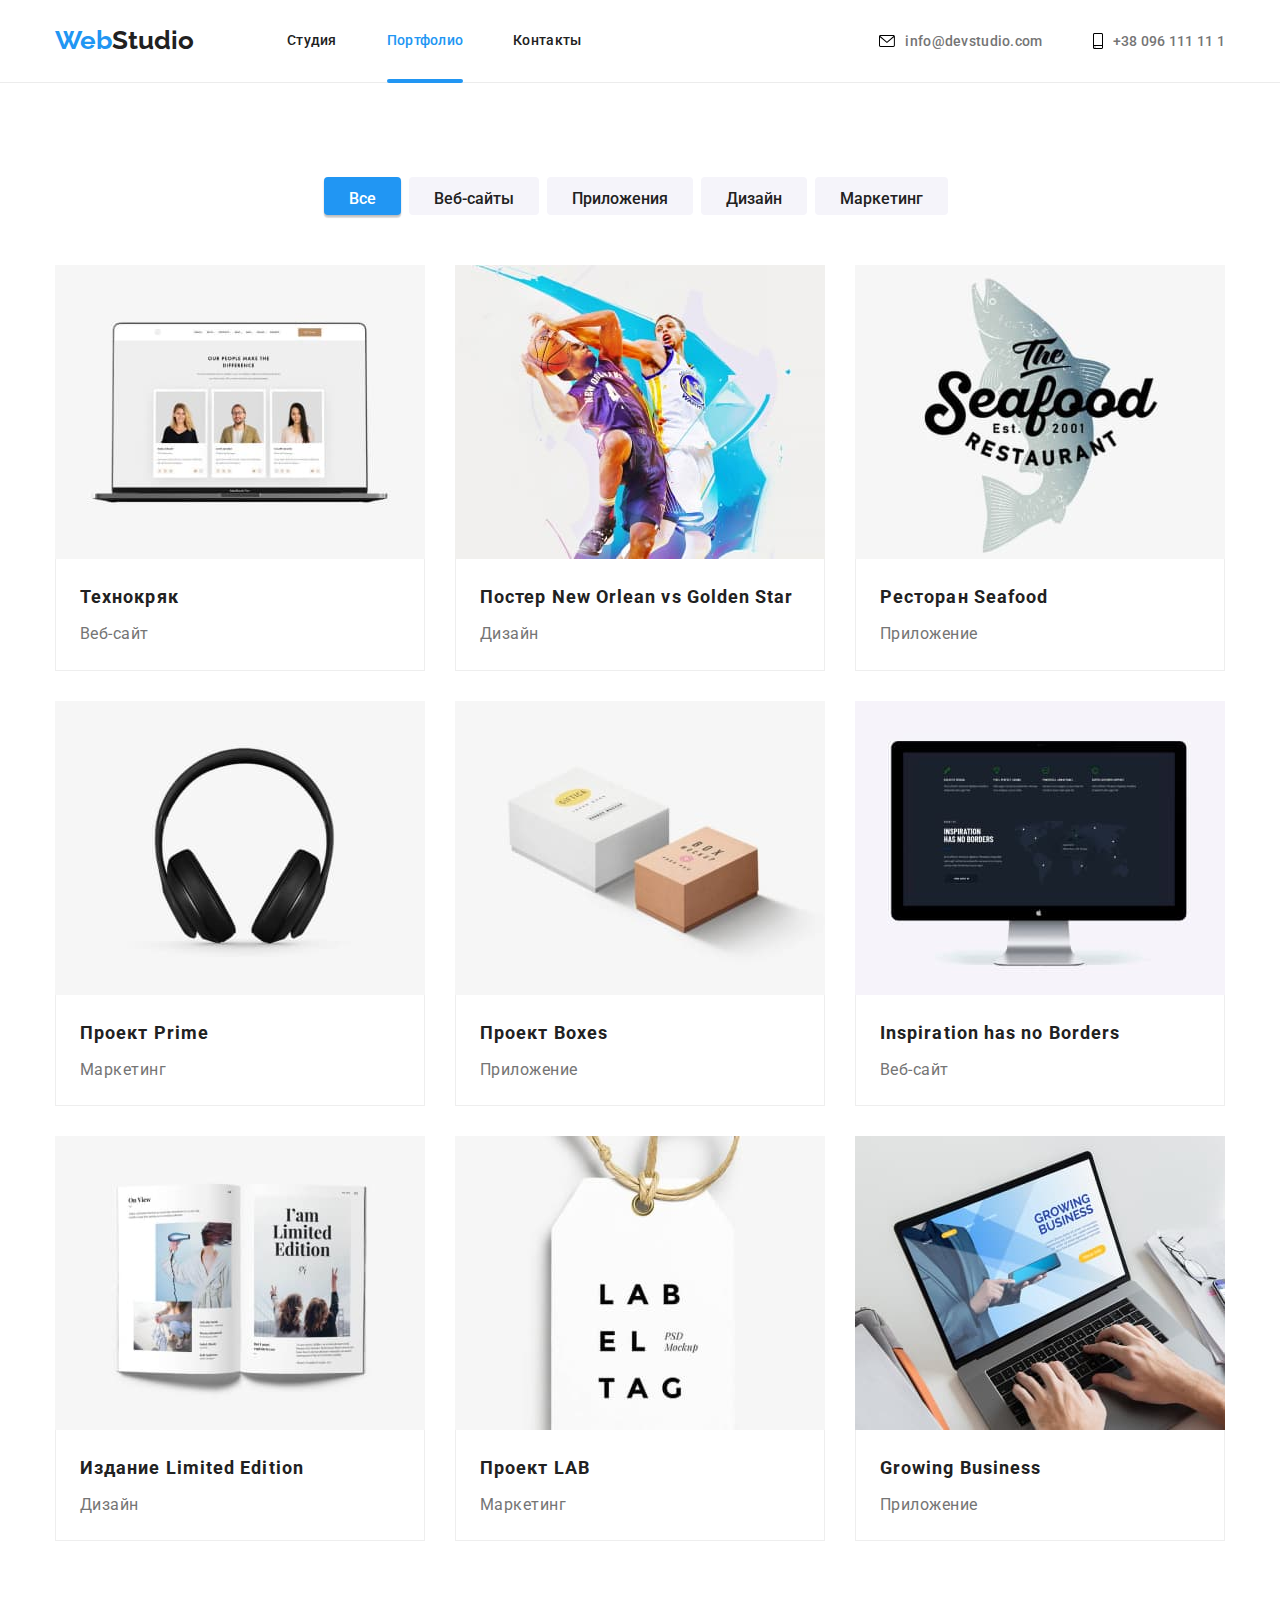
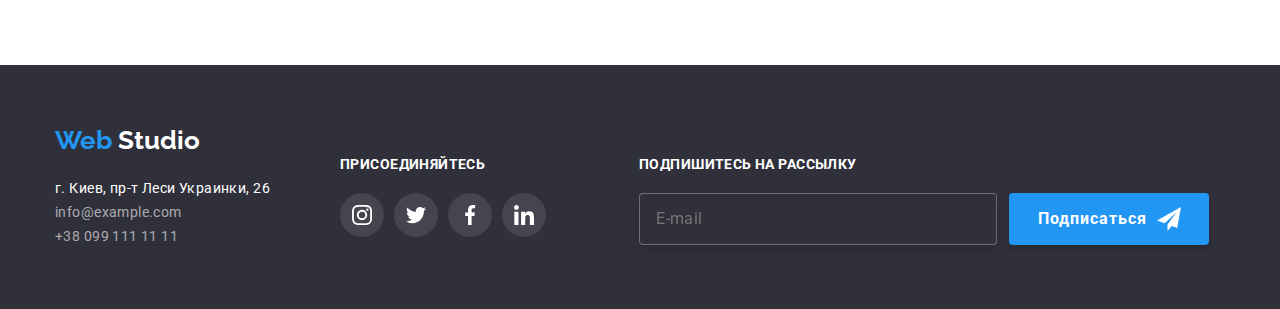
==== portfolio.html @ 0dfca94d "footer-compl" ====
<!DOCTYPE html>
<html lang="ru">
<head>
    <meta charset="UTF-8">
    <meta http-equiv="X-UA-Compatible" content="IE=edge">
    <meta name="viewport" content="width=device-width, initial-scale=1.0">
  
    <link rel="preconnect" href="https://fonts.googleapis.com"/>
    <link rel="preconnect" href="https://fonts.gstatic.com" crossorigin/>
    <link href="https://fonts.googleapis.com/css2?family=Raleway:wght@700&family=Roboto:wght@400;500;700;900&display=swap" rel="stylesheet"/>


    <link rel="stylesheet" href="./css/styles.css">

    <title>WebStudio</title>
</head>
<body>
    <!-- logo + navigation -->
    <header class="header"> 
      <div class="container main-nav">
      <nav class="main-nav">
        <div>
        <a href="./index.html" class="logo"> <span class="logo-color">Web</span>Studio</a>
      </div>
      <div>
        <ul class="site-nav list">
          <li class="item"><a href="./index.html" class="link link-hover">Студия</a></li>
          <li class="item"><a href="./portfolio.html" class="link link-current current-portfolio">Портфолио</a></li>
          <li class="item"><a href="" class="link link-hover">Контакты</a></li>
        </ul>
      </div>
      </nav>
      
      <div>
      <ul class="auth-nav list main-nav">
        <li class="item"><a href="mailto:info@devstudio.com" class="link">
          <svg class="contacts" width="16" height="12">
            <use href="./img/icons.svg#iconenvelope"></use>
          </svg> info@devstudio.com</a></li>
        <li class="item"><a href="tel:+38096111111" class="link">
          <svg class="contacts" width="10" height="16">
            <use href="./img/icons.svg#iconsmartphone"></use>
          </svg> +38 096 111 11 1</a></li>
      </ul>
    </div>
    </div>
    </header>
  

      <main>
      <!-- Section -->
      <section class="portfolio">
      
          <div class="container filter">
            <h1 hidden>Portfolio</h1>
            <ul class="button list-portfolio">
              <li>
                <button class="portfolio-button-current" type="button">Все</button>
              </li>
              <li>
                <button class="portfolio-button" type="button">Веб-сайты</button>
              </li>
              <li>
                <button class="portfolio-button" type="button">Приложения</button>
              </li>
              <li>
                <button class="portfolio-button" type="button">Дизайн</button>
              </li>
              <li>
                <button class="portfolio-button" type="button">Маркетинг</button>
              </li>              
            </ul>
          </div>
         
     
<div class="container"> 
          <ul class="section list flex-container">
           <li class="flex-element">
             <div class="thumb">
               <img class="portfolio-img" src="./img/HW2/img1.jpeg" alt="project1" width="370" height="294">
            
             <div class="product-thumb">
              <p class="product-discription-text">Ресурс предлагает комплексные предложения с разным уровнем функционала и сервисов. Все это позволит посетителю получить исчерпывающие сведения о компании или частном лице.</p>
            </div>
          </div>
            <div class="projects">
              <h2 class="project-name">Технокряк</h2>
              <p class="features-text-discription">Веб-сайт</p>
             
            </div>
            </li>
           
           <li class="flex-element">
            <div class="thumb">

            <img class="portfolio-img" src="./img/HW2/img2.jpeg" alt="project2" width="370">
            <div class="product-thumb">
               
              <p class="product-discription-text">Ресурс предлагает комплексные предложения с разным уровнем функционала и сервисов. Все это позволит посетителю получить исчерпывающие сведения о компании или частном лице.</p>
            </div>
            </div>
            <div class="projects"> 
              <h2 class="project-name">Постер <span lang="en">New Orlean vs Golden Star</span> </h2>
            <p class="features-text-discription">Дизайн</p>
          </div>
          </li>

           <li class="flex-element">
            <div class="thumb">
             <img class="portfolio-img" src="./img/HW2/img3.jpeg" alt="project3" width="370">
             <div class="product-thumb">
               
              <p class="product-discription-text">Ресурс предлагает комплексные предложения с разным уровнем функционала и сервисов. Все это позволит посетителю получить исчерпывающие сведения о компании или частном лице.</p>
            </div>
            </div>
            <div class="projects"> 
            <h2 class="project-name">Ресторан <span lang="en">Seafood</span></h2>
            <p class="features-text-discription">Приложение</p>
            </div>
          </li>

            <li class="flex-element">
              <div class="thumb">
              <img class="portfolio-img" src="./img/HW2/img4.jpeg" alt="project4" width="370">
              <div class="product-thumb">
               
                <p class="product-discription-text">Ресурс предлагает комплексные предложения с разным уровнем функционала и сервисов. Все это позволит посетителю получить исчерпывающие сведения о компании или частном лице.</p>
              </div>
              </div>
            <div class="projects"> 
            <h2 class="project-name">Проект <span lang="en">Prime</span></h2>
            <p class="features-text-discription">Маркетинг</p>
            </div>
          </li>

            <li class="flex-element">
              <div class="thumb">
              <img class="portfolio-img" src="./img/HW2/img5.jpeg" alt="project5" width="370">
              <div class="product-thumb">
               
                <p class="product-discription-text">Ресурс предлагает комплексные предложения с разным уровнем функционала и сервисов. Все это позволит посетителю получить исчерпывающие сведения о компании или частном лице.</p>
              </div>
            </div>
            <div class="projects"> 
           <h2 class="project-name">Проект <span lang="en">Boxes</span></h2>
            <p class="features-text-discription">Приложение</p>
            </div>
          </li>

            <li class="flex-element">
              <div class="thumb">
              <img class="portfolio-img" src="./img/HW2/img6.jpeg" alt="project6" width="370">
              <div class="product-thumb">
                <p class="product-discription-text">Ресурс предлагает комплексные предложения с разным уровнем функционала и сервисов. Все это позволит посетителю получить исчерпывающие сведения о компании или частном лице.</p> 
              </div>
              </div>
            <div class="projects"> 
            <h2 class="project-name" lang="en">Inspiration has no Borders</h2>
            <p class="features-text-discription">Веб-сайт</p>
            </div>
          </li>

          <li class="flex-element">
            <div class="thumb">
            <img class="portfolio-img" src="./img/HW2/img7.jpeg" alt="project7" width="370">
            <div class="product-thumb">
            <p class="product-discription-text">Ресурс предлагает комплексные предложения с разным уровнем функционала и сервисов. Все это позволит посетителю получить исчерпывающие сведения о компании или частном лице.</p> 
            </div>
          </div>
            <div class="projects"> 
            <h2 class="project-name">Издание <span lang="en">Limited Edition</span> </h2>
            <p class="features-text-discription">Дизайн</p>
            </div>
          </li>

           <li  class="flex-element">
            <div class="thumb">
            <img class="portfolio-img" src="./img/HW2/img8.jpeg" alt="project8" width="370">
            <div class="product-thumb">
              <p class="product-discription-text">Ресурс предлагает комплексные предложения с разным уровнем функционала и сервисов. Все это позволит посетителю получить исчерпывающие сведения о компании или частном лице.</p> 
            </div>
            </div>
        
            <div class="projects"> 
            <h2 class="project-name">Проект <span lang="en">LAB</span></h2>
            <p class="features-text-discription">Маркетинг</p>
            </div>
          </li>

             <li class="flex-element">
              <div class="thumb">
              <img class="portfolio-img" src="./img/HW2/img9.jpeg" alt="project9" width="370">
              <div class="product-thumb">
                <p class="product-discription-text">Ресурс предлагает комплексные предложения с разным уровнем функционала и сервисов. Все это позволит посетителю получить исчерпывающие сведения о компании или частном лице.</p> 
              </div>
            </div>
            
            <div class="projects"> 
            <h2 class="project-name" lang="en">Growing Business</h2>
            <p class="features-text-discription">Приложение</p>
            </div>
          </li>
          </ul>
</div>
      
    </section>
    </main>
      <!-- footer -->
      <footer class="footer">
        <div class="container">
           <div class="footer-logo"><a href="./index.html" class="logo"> <span class="logo-color">Web</span> <span class="studio-logo">Studio</span> </a>
         </div>
   
         <div class="footer-content">
         <address>
           <ul class="list">
             <li class="address">г. Киев, пр-т Леси Украинки, 26</li>
             <li><a href="mailto:info@example.com" class="contact-info">info@example.com</a></li>
             <li><a href="tel:+380991111111" class="contact-info">+38 099 111 11 11</a></li>
           </ul>
         </address>
         <div class="social-footer">
           <h3 class="title-footer">присоединяйтесь</h3>
           <ul class="social-media-footer">
             <li class="social-media-item-footer">
               <a class="social-media-link-footer" 
               href=""
                target="_blank"
                rel="noopener noreferrer"
                aria-label="instagram">
                 <svg class="social-media-icon-footer" width="20" height="20">
                   <use href="./img/icons.svg#iconinstagram"></use>
                 </svg>
               </a>
             </li>
             <li class="social-media-item-footer">
               <a class="social-media-link-footer"
               href=""
                target="_blank"
                rel="noopener noreferrer"
                aria-label="twiiter">
                 <svg class="social-media-icon-footer" width="20" height="20"> 
                   <use href="./img/icons.svg#icontwitter"></use>
                 </svg>
               </a>
             </li>
             <li class="social-media-item-footer">
               <a class="social-media-link-footer" 
               href=""
                target="_blank"
                rel="noopener noreferrer"
                aria-label="facebook">
                 <svg class="social-media-icon-footer" width="20" height="20">
                   <use href="./img/icons.svg#iconfacebook"></use>
                 </svg>
               </a>
             </li>
             <li class="social-media-item-footer">
               <a class="social-media-link-footer" 
               href=""
                target="_blank"
                rel="noopener noreferrer"
                aria-label="linkedin">
                 <svg class="social-media-icon-footer" width="20" height="20">
                   <use href="./img/icons.svg#iconlinkedin"></use>
                 </svg>
               </a>
             </li>
           </ul>
         </div>
         <div class="subscribe">
           <h3 class="title-footer">Подпишитесь на рассылку</h3>
           <form class="footer-form"></form>
           <label class="footer-label" for="mail">
             <input class="footer-input"
             type="mail" 
             id="mail"
             placeholder="E-mail">
             <button class="subscribe-button" type="subscribe">Подписаться
               <svg class="subscribe-button-svg" width="24" height="24">
                 <use href="./img/icons.svg#icon-icon-send"></use>
               </svg>
             </button>
           </label>
   
         </div>
       </div>
       </div>
   
     
       </footer>
</body>
</html>
---- css/styles.css ----
:root {
--main-text-color: #212121;
--second-background-color: #F5F4FA;
--footer-background-color: #2F303A;
--paragraph-text-color: #757575;
--accent-color: #2196F3;
--main-paragraph-color: #FFFFFF;
--contact-info-color: #rgba(255, 255, 255, 0.6);
--first-background-color: #E5E5E5;
--second-background-color: rgba(245, 244, 250, 1);
--transition: 250ms cubic-bezier(0.4, 0, 0.2, 1);
}

html {
    box-sizing: border-box;
}

*,
*::before,
*::after  {
    box-sizing: inherit;
}




body {
    font-size: 14px;
    line-height: 1.7;
    color: var(--main-text-color);
    font-family: Roboto, sans-serif;    
    margin: 0;
}

.container {
    margin-left: 0;
    margin-right: 0;
  width: 1200px;
  margin: 0 auto;
 padding: 0 15px;
}

.main-nav {
    display: flex;
    align-items: center;
    justify-content: space-between;
}

.logo {
    color: var(--main-text-color);
    font-family: Raleway, sans-serif;
    text-decoration: none;
}

.logo-color {
    color: var(--accent-color);
    
}

.navigation {
    display: flex;
    justify-content: space-between;
    align-items: center;
}

.logo, .logo-color {
font-style: normal;
font-weight: 700;
font-size: 26px;
line-height: 1.2;

}

.list {
    list-style: none ;
    padding: 0;
    margin: 0;
}

.header {
    border-bottom-width: 1px;
    border-bottom-style: solid;
    border-bottom-color: #ECECEC;
}


.contacts {
    margin-right: 10px;
    
}

.link {
    display: flex;
    align-items: center;

    position: relative;
}

/* Site nav */

.site-nav {
    display: flex;
    margin-left: 93px;
}



.site-nav .item:not(:last-child) {
    margin-right: 50px;
}

.site-nav .link {
color: var(--main-text-color);
font-style: normal;
font-weight: 500;
font-size: 14px;
line-height: 1.1;
letter-spacing: 0.02em;
text-decoration: none;
padding: 32px 0;
display: block;

transition: color var(--transition);

}

.site-nav .link:hover,
.site-nav .link:focus {
    color: var(--accent-color);
}

.auth-nav .link{
color: var(--paragraph-text-color);
font-family: 'Roboto';
font-style: normal;
font-weight: 500;
font-size: 14px;
line-height: 1.3;
letter-spacing: 0.02em;  
text-decoration: none;
padding: 32px 0;

transition: color var(--transition);
}

.contacts use {
    transition: fill var(--transition);
}

.auth-nav .item:not(:last-child) {
    margin-right: 50px;
}

.auth-nav {
    display: flex;
    margin-left: auto;
}

.auth-nav .item .link:hover,
.auth-nav .item .link:focus {
    color: var(--accent-color);
    fill: var(--accent-color);

}

/* Hero */
.hero {
    padding: 200px 0px;
    background-color: var(--footer-background-color);
    color: var(--main-paragraph-color);
font-style: normal;
text-align: center;
letter-spacing: 0.06em;  
text-transform: uppercase;
max-width: 1600px;
max-height: 600px;
background-image: linear-gradient(to right, rgba(47, 48, 58, 0.4),rgba(47, 48, 58, 0.4)), url(../img/Img-background.jpeg);
}


.hero-title {
    max-width: 650px;
    color: var(--main-paragraph-color);
    font-size: 44px;
    margin: 0 auto;
    margin-bottom: 30px;
    /* padding: 200px 452px 280px;
    width: 696px;
    height: 120px; */
}

/* Section 1 */
.section-title {
    color: #212121;
    font-family: 'Roboto';
font-style: normal;
font-weight: 700;
font-size: 36px;
line-height: 1.2;
text-align: center;
letter-spacing: 0.03em;
margin-bottom: 50px;
margin-top: 0px;
}

.members {
    padding-top: 50px;
}

/* Section2 features */

.section-title .title {
    color: #212121;;
    
}

.title {
    font-family: 'Roboto';
font-style: normal;
font-weight: 700;
font-size: 14px;
line-height: 1.1;
letter-spacing: 0.03em;
text-transform: uppercase;
margin-top: 0px;
margin-bottom: 10px;
}


.our-features {
    padding: 94px 0;
}

.features {
    display: flex;
}

.features .features-text {
    width: 270px;
}

.our-features-text:not(:last-child) {
margin-right: 30px;
}


.features-text {
    color: var(--paragraph-text-color);
    font-family: 'Roboto';
font-style: normal;
font-weight: 400;
font-size: 14px;
line-height: 1.7;
letter-spacing: 0.03em;
margin-bottom: 0px;
margin-top: 0px;
}

.features-background {
    background-color: rgba(245, 244, 250, 1);
    display: block;
    width: 270px;
    height: 120px;
    margin-bottom: 30px;
}

.features-background {
    display: flex;
    justify-content: center;
    align-items: center;
}

/* section 3 work discription */
.work-discription {
   padding-bottom: 94px;
}

/* section 4 our team*/
.our-team {
background-color: var(--second-background-color);
padding: 94px 0;
}

.team-discription {
    margin-bottom: 16px;
    color: var(--paragraph-text-color);
    font-family: 'Roboto';
font-style: normal;
font-weight: 400;
font-size: 16px;
line-height: 1.2;
text-align: center;
letter-spacing: 0.03em;
}

.our-team-text-container {
    padding: 30px 0;
}

.our-team-item {
   background-color: var(--main-paragraph-color);
   box-shadow: 0px 1px 3px rgba(0, 0, 0, 0.12), 0px 1px 1px rgba(0, 0, 0, 0.14), 0px 2px 1px rgba(0, 0, 0, 0.2);
border-radius: 0px 0px 4px 4px;

}

.team {
    font-family: 'Roboto';
font-style: normal;
font-weight: 500;
font-size: 16px;
line-height: 1.2;
text-align: center;
letter-spacing: 0.03em;
margin: 0 0 10px;
}

.social-media {
    display: flex;
    list-style: none;
    justify-content: center;
    padding: 0;
   
}




.social-media-link {
    display: flex;
    align-items: center;
    justify-content: center;
    color: rgba(175, 177, 184, 1);
    width: 44px;
    height: 44px;
    border-radius: 50%;
    background-color: rgba(255, 255, 255, 1);

    transition: background-color var(--transition), fill var(--transition); 
  
}

.social-media-item:hover .social-media-link,
.social-media-item:focus .social-media-link {
    background-color: var(--accent-color);
}

.social-media-item:hover .social-media-icon,
.social-media-item:focus .social-media-icon {
    fill: #FFFFFF;
}


.social-media-item:not(:last-child) {
    margin-right: 10px;
}

.social-media-icon {
    fill: rgba(175, 177, 184, 1);
}

/* section 5 - our clients */
.our-clients {
    padding: 94px 0;
}

.clienst-list {
    display: flex;
    list-style: none;
    margin: 0;
    padding: 0;
    justify-content: center;
    
}

.client-box-link {
    display: flex;
    justify-content: center;
    align-items: center;
    width: 100%;
    height: 100%;
    border: 1px solid #AFB1B8;
    border-radius: 4px;

    transition: fill var(--transition); 
  
}

.client-box-logo {
    fill: rgba(175, 177, 184, 1);
    
}


.client-box-link:hover .client-box-logo,
.client-box-link:focus .client-box-logo {
    fill: var(--accent-color);
}

.client-box-link:hover,
.client-box-link:focus {
    border: 1px solid var(--accent-color);
}

   



/* .clienst-list {
    margin-bottom: 94px;
} */

.client-box:not(:last-child) {
    margin-right: 30px;
   
}

.client-box {
    height: 92px;
    width: calc(100% / 6 - 30px);
}

/* footer */
footer {
    background-color: var(--footer-background-color);
}

address {
    padding-top: 20px;
     
}

.footer {
    padding: 60px 0;
}

.social-media-footer {
    display: flex;
    list-style: none;
    padding: 0;
    margin: 0;
}

.social-media-item-footer {
    width: 44px;
    height: 44px;
    border-radius: 50%;
    background: rgba(255, 255, 255, 0.1);
}

.social-media-item-footer:hover,
.social-media-item-footer:focus {
    background-color: var(--accent-color);
}

.social-media-link-footer {
    display: flex;
    justify-content: center;
    align-items: center;
    width: 100%;
    height: 100%;

    transition: background-color var(--transition); 
  
}

.social-media-item-footer:not(:last-child){
    margin-right: 10px;
}

.title-footer{
    font-family: 'Roboto';
    font-style: normal;
    font-weight: 700;
    font-size: 14px;
    line-height: 1.1;
    letter-spacing: 0.03em;
    text-transform: uppercase;
    margin-top: 0px;
    margin-bottom: 20px;
    color: rgba(255, 255, 255, 1);
} 

.social-media-icon-footer {
    fill: #FFFFFF;
}
 
.footer-content {
    display: flex;
}


.social-footer {
    margin-left: 70px;
}

.studio-logo {
    color: #FFFFFF;
}

.address {
    color: #FFFFFF;
    font-family: 'Roboto';
font-style: normal;
font-weight: 400;
font-size: 14px;
line-height: 1.7;
letter-spacing: 0.03em;
}

.contact-info{
    color: rgba(255, 255, 255, 0.6);
    text-decoration: none;
    font-family: 'Roboto';
font-style: normal;
font-weight: 400;
font-size: 14px;
line-height: 1.7;
letter-spacing: 0.03em;
}

.contact-info:hover,
.contact-info:focus {
    color: var(--accent-color);
}

/* portfolio */

.portfolio {
padding: 94px 0;
}


.project-name {
    font-family: 'Roboto';
font-style: normal;
font-weight: 700;
font-size: 18px;
line-height: 2;
letter-spacing: 0.06em;
margin-bottom: 4px;
margin-top: 0px;
}

.flex-element:hover,
.flex-element:focus {
    box-shadow: 0px 1px 1px rgba(0, 0, 0, 0.12), 0px 4px 4px rgba(0, 0, 0, 0.06), 1px 4px 6px rgba(0, 0, 0, 0.16);
}

.projects {
    border-left: 1px solid rgba(238, 238, 238, 1);
    border-right: 1px solid rgba(238, 238, 238, 1);
    border-bottom: 1px solid rgba(238, 238, 238, 1);
width: 370px;
padding: 20px 24px;
}

.portfolio-img {
    display: block;
    width: 100%;
    margin-right: 0px;
}


.features-text-discription {
    color: var(--paragraph-text-color);
    font-family: 'Roboto';
font-style: normal;
font-weight: 400;
font-size: 16px;
line-height: 1.9;
letter-spacing: 0.03em;
margin-bottom: 0;
margin-top: 0;
}


.portfolio-container {
    width: 1200px;
    margin-right: 0;
}


.flex-container {
    display: flex;
    flex-wrap: wrap;
    justify-content: space-between;
}

.flex-element   {
    margin-bottom: 30px;

}



.container-flex {
    display: flex;
}

.list-portfolio {
    display: flex;
    list-style: none;
   margin-top: 0px;
   margin-bottom: 34px;
   justify-content: center;
}



.button.list-portfolio {
    padding-left: 0;
    margin-bottom: 50px;
}


.button > .list-portfolio{
    display: inline-block;
    margin-left: auto;
    margin-right: auto;
    
}

/* buttons */
.hero-button {
    background-color: var(--accent-color);
    color: var(--main-paragraph-color);
font-style: normal;
font-weight: 700;
font-size: 16px;
line-height: 1.9;
border-radius: 4px;
border: solid transparent;
padding: 10px 32px;
/* min-width: 200px; */
text-align: center;
box-shadow: 0px 4px 4px rgba(0, 0, 0, 0.15);

transition: background-color var(--transition);
}

.hero-button:hover,
.hero-button:focus {
    background-color: #188ce8;
}

.portfolio-button-current:hover,
.portfolio-button-current:focus {
background-color: #188ce8;

}

.portfolio-button {
    background-color: var(--second-background-color);
color: var(--main-text-color);
font-family: 'Roboto';
font-style: normal;
font-weight: 500;
font-size: 16px;
line-height: 1.6;
display: inline-block;
padding: 6px 22px;
border: solid transparent;  
border-radius: 4px;
min-width: 105;
height: 38px;

transition: color var(--transition), background-color var(--transition);

}

.portfolio-button:not(last-child) {
    margin-right: 8px;
}

.portfolio-button:hover,
.portfolio-button:focus {
    background-color: var(--accent-color);
    color: var(--main-paragraph-color);   
}

.portfolio-button-current {
    color: #fff;
    background-color: var(--accent-color);
    font-family: 'Roboto';
font-style: normal;
font-weight: 500;
font-size: 16px;
line-height: 1.6;
cursor: pointer;
box-shadow: 0px 3px 1px rgba(0, 0, 0, 0.1), 0px 1px 2px rgba(0, 0, 0, 0.08), 0px 2px 2px rgba(0, 0, 0, 0.12);
border-radius: 4px;
min-width: 73px;
height: 38px;
border: solid transparent;  
padding: 6px 22px;
display: inline-block;
margin-right: 8px;
}


.link-current {
    color: var(--accent-color);
    font-style: normal;
font-weight: 500;
font-size: 14px;
line-height: 1.1;
letter-spacing: 0.02em;
text-decoration: none;
}

.link.link-current {
    color: var(--accent-color);
}

/* Homework5 */



.thumb{
    position: relative;
    overflow: hidden;
}


.product-thumb {
    position: absolute;
    top: 0;
    left: 0;
    width: 100%;
   height: 100%;
    display: flex;
    align-items: center;
    justify-content: center;
    background-color: rgba(33, 150, 243, 0.9);
    
transform: translateY(100%);

transition: transform var(--transition);

}

.flex-element:hover .product-thumb{
    transform: translateY(0);
}

.product-discription-text {  

margin: 0;
padding: 63px 24px;
font-family: 'Roboto';
font-style: normal;
font-weight: 400;
font-size: 18px;
line-height: 1.6;

letter-spacing: 0.03em;

color: #FFFFFF;
   
}



/* modal-window */
 .backdrop {
    position: absolute;
    position: fixed;
    width: 100%;
    height: 100%;
    top: 0;
    left: 0;
    background: rgba(0, 0, 0, 0.2);


    opacity: 1;
    visibility: visible;
    pointer-events: initial;

    transition: opacity var(--transition), visibility var(--transition);
 }

 .backdrop.is-hidden {
     opacity: 0;
     visibility: hidden;
     pointer-events: none;
 }

.modal {
position: absolute;
top: 50%;
left: 50%;
transform: translate(-50%, -50%);

min-height: 581px;
min-width: 528px;
     
background: #FFFFFF;
box-shadow: 0px 1px 3px rgba(0, 0, 0, 0.12), 0px 1px 1px rgba(0, 0, 0, 0.14), 0px 2px 1px rgba(0, 0, 0, 0.2);
border-radius: 4px;

 }   

/* .modal-close-button  */

.modal-close-button {
display: flex;
position: absolute;
justify-content: center;
align-items: center;
background: #FFFFFF;
border: 1px solid rgba(0, 0, 0, 0.1);
width: 30px;
height: 30px;
border-radius: 50px;
top: 8px;
right: 8px;
padding: 0;
margin: 0;
  
    cursor: pointer;
}

/* image-wrapper */

.img-wrapper {
    position: relative; 
}

.desc {
display: flex;
justify-content: center;
align-items: center;
width: 100%;
height: 70px;
margin: 0;
    position: absolute;
    bottom: 0;
    left: 0;
    background-color: rgba(47, 48, 58, 0.8);
    color: #FFFFFF;

    font-family: 'Roboto';
font-style: normal;
font-weight: 700;
font-size: 14px;
line-height: 1.14;
letter-spacing: 0.03em;
text-transform: uppercase;

}
 
img {
    display: block;
}

.link-hover::after {
content: '';

position: absolute;

display: inline-block;
width: 100%;
height: 4px;
background: #2196F3;
border-radius: 2px;
margin-top: 28px;

left: 0;
bottom: -2px;

opacity: 0;

transition: opacity var(--transition);
}
 
.link:hover::after {
    opacity: 1; 
}

.current-portfolio::after, .current-index::after {
    content: '';

position: absolute;

display: inline-block;
width: 100%;
height: 4px;
background: #2196F3;
border-radius: 2px;
margin-top: 28px;

left: 0;
bottom: -2px;

opacity: 1;
}

/* Homework6 */
.subscribe {
    margin-left: 93px;
}

.footer-input {
margin-right: 12px;
padding-left: 16px;
padding-top: 15px;
padding-bottom: 15px;
padding-right: 295px;

max-width: 358px;

border: 1px solid rgba(255, 255, 255, 0.3);
filter: drop-shadow(0px 4px 4px rgba(0, 0, 0, 0.15));
border-radius: 4px;
background-color: var(--footer-background-color)
;
font-family: 'Roboto';
font-style: normal;
font-weight: 400;
font-size: 16px;
line-height: 1.25;

letter-spacing: 0.03em;
color: var(--main-paragraph-color);
}

.subscribe-button {
    display: flex;
    justify-content: center;
    align-items: center;

    max-width: 200px;

padding-top: 10px;
padding-bottom: 10px;
padding-left: 29px;
padding-right: 28px;

background-color: var(--accent-color);
box-shadow: 0px 4px 4px rgba(0, 0, 0, 0.15);
border-radius: 4px;
border: none;

font-family: 'Roboto';
font-style: normal;
font-weight: 700;
font-size: 16px;
line-height: 1.88;
letter-spacing: 0.06em;
color: #FFFFFF;

transition: background-color var(--transition);
} 

.subscribe-button-svg {
    fill: var(--main-paragraph-color);
    margin-left: 10px;
}

.subscribe-button:hover,
.subscribe-button:focus{
background-color: #188ce8;
}

.footer-label {
    display: flex;
}
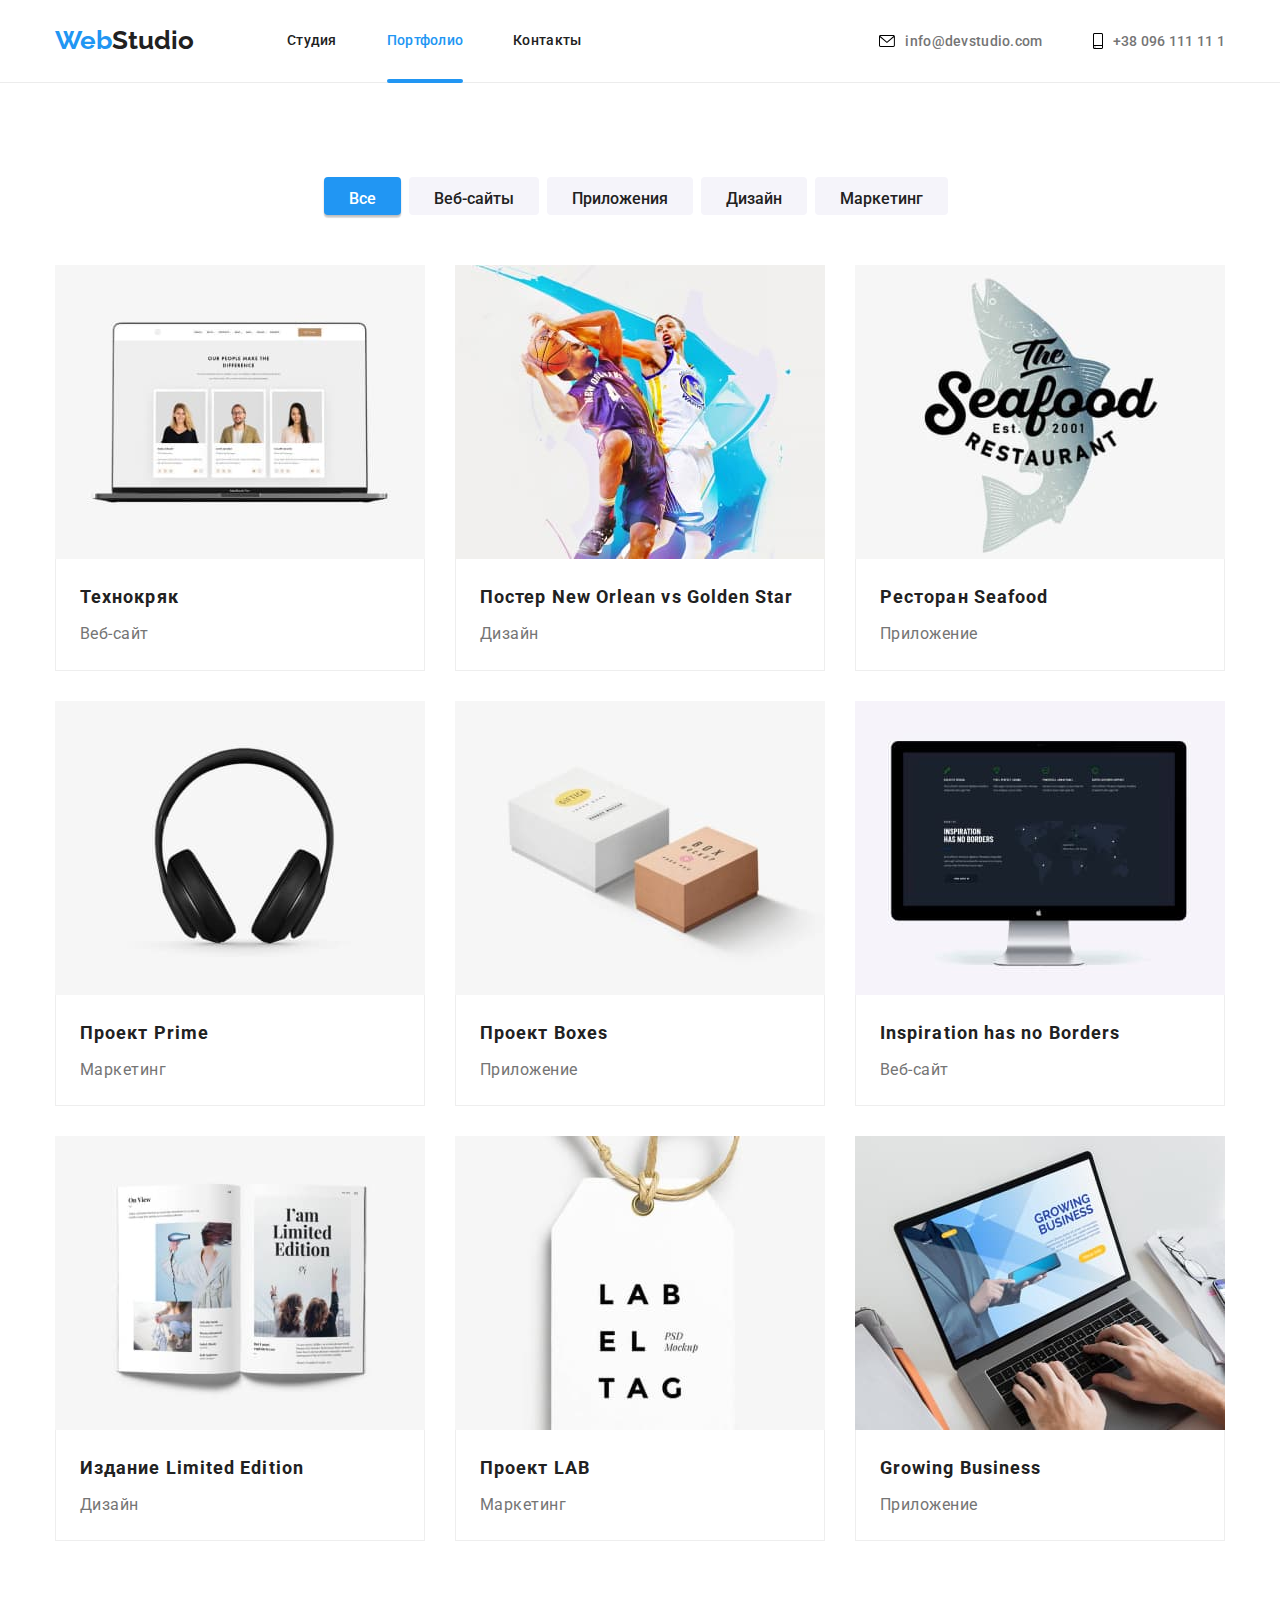
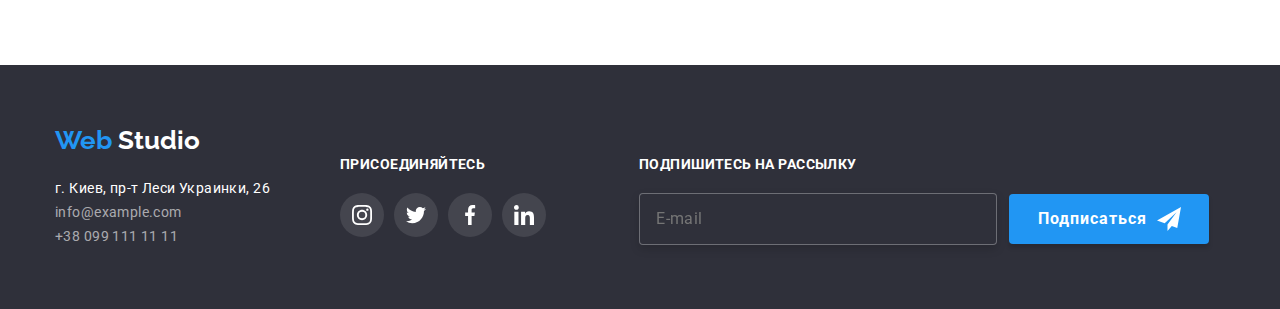
==== commit d349ee0b: "Homework-6_fin" ====
--- a/portfolio.html
+++ b/portfolio.html
@@ -270,19 +270,22 @@
          </div>
          <div class="subscribe">
            <h3 class="title-footer">Подпишитесь на рассылку</h3>
-           <form class="footer-form"></form>
-           <label class="footer-label" for="mail">
+           <div class="form">
+           <form class="footer-form">
+           <label class="footer-label" for="email">
              <input class="footer-input"
-             type="mail" 
-             id="mail"
+             type="email" 
+             id="email"
+             name="email"
              placeholder="E-mail">
-             <button class="subscribe-button" type="subscribe">Подписаться
+           </label>
+             <button class="subscribe-button" type="submit">Подписаться
                <svg class="subscribe-button-svg" width="24" height="24">
                  <use href="./img/icons.svg#icon-icon-send"></use>
                </svg>
              </button>
-           </label>
-   
+           </form>
+         </div>
          </div>
        </div>
        </div>
--- a/css/styles.css
+++ b/css/styles.css
@@ -818,7 +818,12 @@
 padding: 0;
 margin: 0;
   
-    cursor: pointer;
+cursor: pointer;
+}
+
+.modal-close-button:focus,
+.modal-close-button:hover{
+    fill: var(--accent-color);
 }
 
 /* image-wrapper */
@@ -910,6 +915,8 @@
 
 max-width: 358px;
 
+outline: 0px;
+
 border: 1px solid rgba(255, 255, 255, 0.3);
 filter: drop-shadow(0px 4px 4px rgba(0, 0, 0, 0.15));
 border-radius: 4px;
@@ -965,4 +972,240 @@
 
 .footer-label {
     display: flex;
-}+}
+
+.modal-text {
+text-transform: none;
+
+margin: 0px;
+margin-bottom: 12px;
+
+font-family: 'Roboto';
+font-style: normal;
+font-weight: 700;
+font-size: 20px;
+line-height: 1.15;
+text-align: center;
+letter-spacing: 0.03em;
+
+color: #212121;
+}
+
+.modal-container {
+
+padding: 40px;
+}
+
+.modal-text-dec {
+
+margin-bottom: 4px;
+
+text-transform: none;
+ont-family: 'Roboto';
+font-style: normal;
+font-weight: 400;
+font-size: 12px;
+line-height: 1.16;
+letter-spacing: 0.01em;
+
+color: #757575;
+
+margin-right: auto;
+}
+
+textarea {
+
+padding: 12px 16px;
+margin-bottom: 20px;
+
+resize: none;
+width: 448px;
+height: 120px;
+
+font-family: 'Roboto';
+font-style: normal;
+font-weight: 400;
+font-size: 12px;
+line-height: 1.16;
+letter-spacing: 0.01em;
+
+color: rgba(117, 117, 117, 0.5);
+}
+
+.name, .phone, .mail, .comment {
+    display: flex;
+    flex-direction: column;
+    align-items: flex-start;
+}
+
+.name input, .phone input, .mail input {
+width: 100%;
+height: 40px;
+margin-bottom: 10px;
+outline: 0px;
+padding-left: 35px;
+
+border: 1px solid rgba(33, 33, 33, 0.2);
+border-radius: 4px;
+
+transition: border var(--transition);
+}
+
+.comment textarea {
+outline: 0px;
+}
+
+.checkbox-text {
+text-transform: none;
+font-family: 'Roboto';
+font-style: normal;
+font-weight: 400;
+font-size: 14px;
+line-height: 1.7;
+
+letter-spacing: 0.03em;
+
+color: #757575;
+}
+
+.checkbox-text-link {
+text-transform: none;
+font-family: 'Roboto';
+font-style: normal;
+font-weight: 400;
+font-size: 14px;
+line-height: 1.7;
+    
+letter-spacing: 0.03em; 
+text-decoration-line: underline;
+
+color: var(--accent-color);
+}
+
+.modal-button {
+
+padding-top: 10px;
+padding-right: 55px;
+padding-bottom: 10px;
+padding-left: 56px;
+
+border: none;
+
+background: var(--accent-color);
+box-shadow: 0px 4px 4px rgba(0, 0, 0, 0.15);
+border-radius: 4px;
+
+font-family: inherit;
+font-weight: 700;
+font-size: 16px;
+line-height: 1.88;
+letter-spacing: 0.06em;
+
+color: #FFFFFF;
+
+transition: background-color var(--transition);
+}
+
+.modal-button:hover,
+.modal-button:focus{
+background-color: #188ce8;
+}
+
+.checkbox {
+    margin-bottom: 30px;
+}
+
+
+.name {
+    position: relative;
+}
+
+.modal-svg {
+    position: absolute;
+    transform: translate(12px, 35px);  
+    transition: fill var(--transition);
+}
+
+.name:hover input,
+.name:focus input{
+    border-color: var(--accent-color);
+}
+
+.name:hover .modal-svg,
+.name:focus .modal-svg {
+    fill: var(--accent-color);
+}
+
+.phone:hover input,
+.phone:focus input{
+    border-color: var(--accent-color);
+}
+
+.phone:hover .modal-svg,
+.phone:focus .modal-svg {
+    fill: var(--accent-color);
+}
+
+.mail:hover input,
+.mail:focus input{
+    border-color: var(--accent-color);
+}
+
+.mail:hover .modal-svg,
+.mail:focus .modal-svg {
+    fill: var(--accent-color);
+}
+
+textarea {
+border: 1px solid rgba(33, 33, 33, 0.2);
+border-radius: 4px;
+
+transition: border-color var(--transition);
+}
+
+.comment:hover textarea,
+.comment:focus textarea{
+    border-color: var(--accent-color);
+}
+
+.icon {
+    display: inline-block;
+    width: 16px;
+    height: 15px;
+    border: 2px solid #212121;
+    border-radius: 4px;
+    margin-right: 7px;
+
+    
+}
+
+.checkbox-icon:checked + .icon {
+    border-color: var(--accent-color);
+    background-color: var(--accent-color);
+    background-image: url(../img/icon-check.svg );
+   filter: drop-shadow(0px 4px 4px rgba(0, 0, 0, 0.25));
+    background-size: contain;
+    background-origin: border-box;
+}
+
+.checkbox {
+    display: flex ;
+    align-items: center;
+    justify-content: center;
+}
+
+.checkbox-icon {
+   position: absolute;
+   width: 1px;
+   height: 1px;
+   margin: -1px;
+   border: 0;
+   padding: 0;
+   clip: rect(0 0 0 0 );
+   overflow: hidden;
+}
+
+.footer-form {
+    display: flex;
+    align-items: center;
+    justify-content: center;